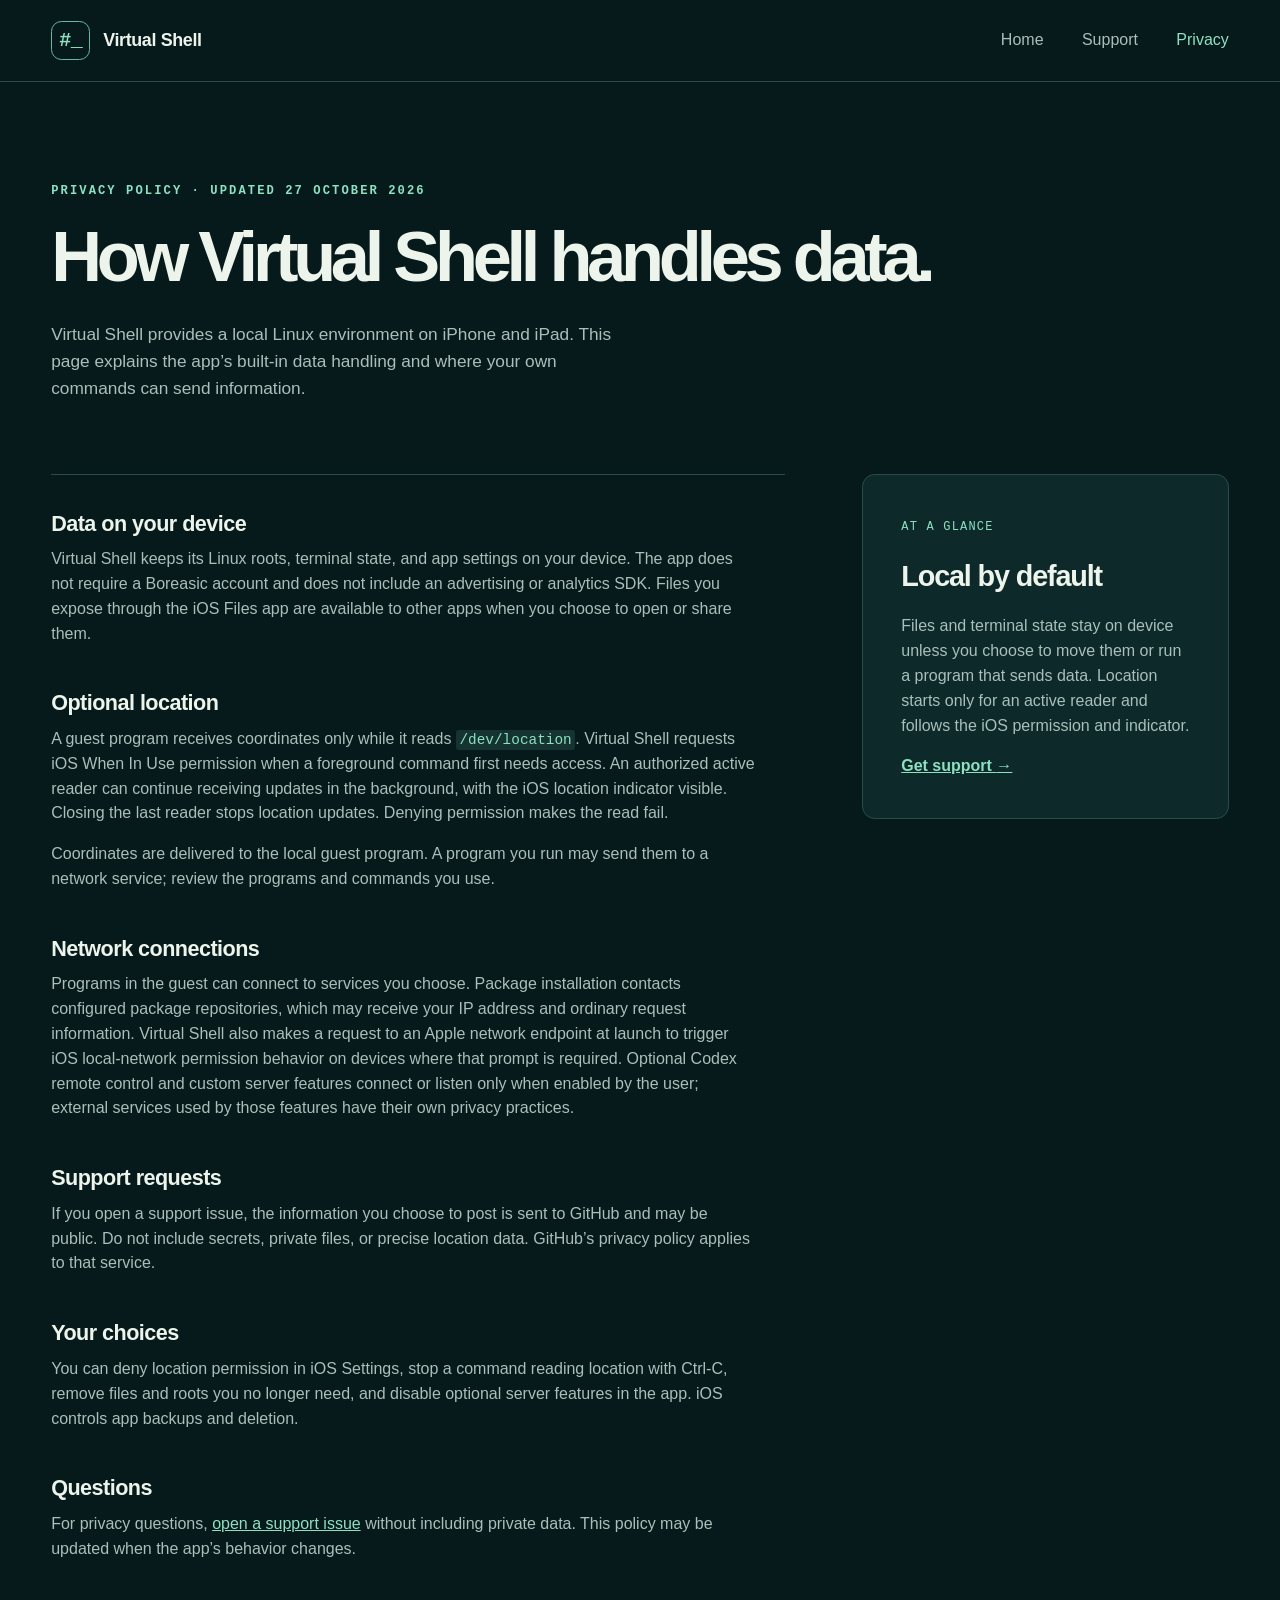
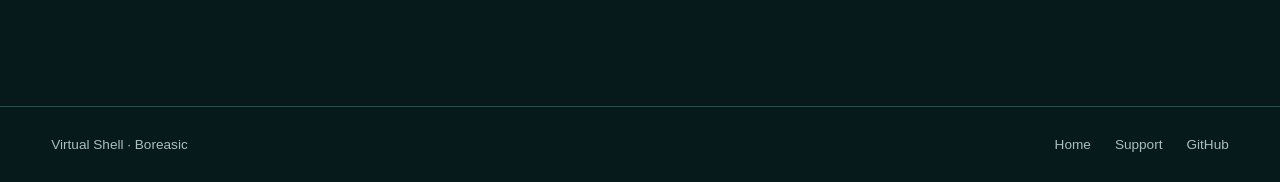
==== privacy.html @ 24c1a206 "Publish Virtual Shell support and privacy site" ====
<!doctype html>
<html lang="en">
<head>
  <meta charset="utf-8">
  <meta name="viewport" content="width=device-width, initial-scale=1">
  <meta name="description" content="How Virtual Shell handles local files, network connections, optional location, and support requests.">
  <meta name="theme-color" content="#071a1b">
  <title>Privacy — Virtual Shell</title>
  <link rel="stylesheet" href="style.css">
</head>
<body>
  <a class="skip" href="#main">Skip to content</a>
  <header class="site-header"><a class="brand" href="./" aria-label="Virtual Shell home"><span class="brand-mark">#_</span><span>Virtual Shell</span></a><nav aria-label="Main navigation"><a href="./">Home</a><a href="support.html">Support</a><a href="privacy.html" aria-current="page">Privacy</a></nav></header>
  <main id="main" class="content-page">
    <div class="page-intro"><p class="eyebrow">Privacy policy · Updated 27 October 2026</p><h1>How Virtual Shell handles data.</h1><p class="lead">Virtual Shell provides a local Linux environment on iPhone and iPad. This page explains the app’s built-in data handling and where your own commands can send information.</p></div>
    <div class="article-grid">
      <article class="article policy">
        <h2>Data on your device</h2><p>Virtual Shell keeps its Linux roots, terminal state, and app settings on your device. The app does not require a Boreasic account and does not include an advertising or analytics SDK. Files you expose through the iOS Files app are available to other apps when you choose to open or share them.</p>
        <h2>Optional location</h2><p>A guest program receives coordinates only while it reads <code>/dev/location</code>. Virtual Shell requests iOS When In Use permission when a foreground command first needs access. An authorized active reader can continue receiving updates in the background, with the iOS location indicator visible. Closing the last reader stops location updates. Denying permission makes the read fail.</p><p>Coordinates are delivered to the local guest program. A program you run may send them to a network service; review the programs and commands you use.</p>
        <h2>Network connections</h2><p>Programs in the guest can connect to services you choose. Package installation contacts configured package repositories, which may receive your IP address and ordinary request information. Virtual Shell also makes a request to an Apple network endpoint at launch to trigger iOS local-network permission behavior on devices where that prompt is required. Optional Codex remote control and custom server features connect or listen only when enabled by the user; external services used by those features have their own privacy practices.</p>
        <h2>Support requests</h2><p>If you open a support issue, the information you choose to post is sent to GitHub and may be public. Do not include secrets, private files, or precise location data. GitHub’s privacy policy applies to that service.</p>
        <h2>Your choices</h2><p>You can deny location permission in iOS Settings, stop a command reading location with Ctrl-C, remove files and roots you no longer need, and disable optional server features in the app. iOS controls app backups and deletion.</p>
        <h2>Questions</h2><p>For privacy questions, <a href="https://github.com/boreasic/virtualshell/issues/new">open a support issue</a> without including private data. This policy may be updated when the app’s behavior changes.</p>
      </article>
      <aside class="support-card"><span class="feature-number">AT A GLANCE</span><h2>Local by default</h2><p>Files and terminal state stay on device unless you choose to move them or run a program that sends data. Location starts only for an active reader and follows the iOS permission and indicator.</p><a href="support.html">Get support <span aria-hidden="true">→</span></a></aside>
    </div>
  </main>
  <footer><span>Virtual Shell · Boreasic</span><div><a href="./">Home</a><a href="support.html">Support</a><a href="https://github.com/boreasic/virtualshell">GitHub</a></div></footer>
</body>
</html>
---- style.css ----
:root{color-scheme:dark;--bg:#071a1b;--panel:#0e292a;--ink:#ecf4ec;--muted:#a9bfba;--accent:#8de1c1;--line:#2a4b4a;--mono:ui-monospace,SFMono-Regular,Menlo,Consolas,monospace;--sans:-apple-system,BlinkMacSystemFont,"Segoe UI",sans-serif}
*{box-sizing:border-box}html{scroll-behavior:smooth}body{margin:0;background:var(--bg);color:var(--ink);font-family:var(--sans);line-height:1.55}a{color:inherit}a:focus-visible,button:focus-visible{outline:3px solid var(--accent);outline-offset:4px}.skip{position:absolute;left:-9999px;top:1rem;background:var(--accent);color:#05201e;padding:.6rem 1rem;z-index:10}.skip:focus{left:1rem}.site-header{max-width:1400px;margin:auto;padding:1.3rem clamp(1.25rem,4vw,4rem);display:flex;align-items:center;justify-content:space-between;gap:2rem;border-bottom:1px solid var(--line)}.brand{display:inline-flex;align-items:center;gap:.8rem;font-size:1.12rem;font-weight:700;text-decoration:none;letter-spacing:-.02em}.brand-mark{display:grid;place-items:center;width:2.45rem;height:2.45rem;border:1px solid #68b6a3;border-radius:.65rem;color:var(--accent);font:700 1.25rem var(--mono)}nav{display:flex;gap:clamp(1rem,3vw,2.5rem)}nav a,footer a{text-decoration:none;color:var(--muted)}nav a:hover,footer a:hover,nav a[aria-current]{color:var(--accent)}.hero{max-width:1400px;margin:auto;padding:clamp(4rem,9vw,9rem) clamp(1.25rem,4vw,4rem) clamp(5rem,9vw,8rem);display:grid;grid-template-columns:1fr 1fr;align-items:center;gap:clamp(2rem,6vw,7rem);background:radial-gradient(circle at 71% 42%,#19413f 0,transparent 45%)}.eyebrow{font:700 .76rem var(--mono);text-transform:uppercase;letter-spacing:.17em;color:var(--accent);margin:0 0 1.4rem}h1,h2,h3,p{margin-top:0}h1{font-size:clamp(3.25rem,6vw,6.6rem);line-height:1.02;letter-spacing:-.075em;margin-bottom:1.8rem}h1 em{font-style:normal;color:var(--accent)}.lead{font-size:clamp(1.05rem,1.35vw,1.3rem);color:var(--muted);max-width:36rem}.actions{display:flex;flex-wrap:wrap;gap:.75rem;margin-top:2rem}.button{display:inline-flex;gap:1rem;align-items:center;justify-content:space-between;padding:.8rem 1.05rem;border:1px solid var(--line);border-radius:.5rem;font-weight:650;text-decoration:none;transition:transform .15s,background .15s}.button:hover{transform:translateY(-2px)}.button.primary{color:#06211d;background:var(--accent);border-color:var(--accent)}.button.quiet{color:var(--ink);background:#123031}.terminal{border:1px solid #426562;border-radius:1rem;overflow:hidden;background:#071314;box-shadow:0 28px 70px #0007;transform:rotate(1deg)}.terminal-top,.terminal-tabs{display:flex;align-items:center;justify-content:space-between}.terminal-top{padding:.8rem 1rem;color:#c7d7d4;font: .75rem var(--mono);background:#183031}.window-dots{display:flex;gap:.3rem}.window-dots i{width:.5rem;height:.5rem;border-radius:50%;background:#70918d}.window-dots i:first-child{background:#ce8678}.terminal-tabs{justify-content:flex-start;border-bottom:1px solid #24413f;color:#8fa8a2;font:.8rem var(--mono)}.terminal-tabs span{padding:.7rem 1.3rem}.terminal-tabs .active{color:var(--accent);border-bottom:2px solid var(--accent)}.terminal-plus{margin-left:auto}.terminal-body{min-height:17rem;padding:1.6rem;font:clamp(.8rem,1.3vw,1rem)/1.7 var(--mono)}.terminal-body p{margin:0 0 .3rem}.prompt{color:var(--accent)}.output{color:#b9c9c4;padding-left:2.2rem}.cursor{display:inline-block;background:var(--accent);width:.6em;height:1.1em;vertical-align:-.2em}.terminal-caption{padding:0 1.6rem 1rem;color:#708a84;font:.67rem var(--mono);text-transform:uppercase;letter-spacing:.1em}.feature-section{max-width:1400px;margin:auto;padding:2rem clamp(1.25rem,4vw,4rem) clamp(5rem,9vw,9rem)}.section-heading{max-width:44rem}.section-heading h2,.closing h2,.detail-band h2{font-size:clamp(2.4rem,4vw,4.4rem);line-height:1.08;letter-spacing:-.055em}.feature-grid{display:grid;grid-template-columns:repeat(3,1fr);gap:1rem;margin-top:3rem}.feature-grid article,.support-card{background:var(--panel);border:1px solid var(--line);border-radius:.8rem;padding:clamp(1.5rem,3vw,2.5rem)}.feature-number{font:.75rem var(--mono);color:var(--accent);letter-spacing:.1em}.feature-grid h3{font-size:1.45rem;letter-spacing:-.03em;margin:3.8rem 0 .6rem}.feature-grid p,.detail-band>p,.closing>p,.support-card p,.article p{color:var(--muted)}.detail-band{padding:clamp(3rem,7vw,6rem) max(clamp(1.25rem,4vw,4rem),calc((100vw - 1272px)/2));display:grid;grid-template-columns:1fr 1fr;gap:4rem;background:#dcece4;color:#10322e}.detail-band .eyebrow{color:#216657}.detail-band>p{color:#35514c;align-self:end;font-size:1.12rem}.detail-band a{display:block;color:#114e43;font-weight:700;margin-top:1rem}.closing{max-width:1400px;margin:auto;text-align:center;padding:clamp(5rem,9vw,9rem) 1.25rem}.closing p{max-width:35rem;margin-left:auto;margin-right:auto}.closing .button{margin-top:1rem}footer{max-width:1400px;margin:auto;border-top:1px solid var(--line);padding:1.7rem clamp(1.25rem,4vw,4rem);display:flex;justify-content:space-between;gap:1rem;color:var(--muted);font-size:.85rem}footer div{display:flex;gap:1.5rem}.content-page{max-width:1400px;margin:auto;padding:clamp(4rem,8vw,7rem) clamp(1.25rem,4vw,4rem) 8rem}.page-intro{max-width:55rem;margin-bottom:4.5rem}.page-intro h1{font-size:clamp(3rem,5.5vw,5.4rem)}.small-note{color:var(--muted);font-size:.85rem;margin-top:1rem}.article-grid{display:grid;grid-template-columns:minmax(0,2fr) minmax(16rem,1fr);align-items:start;gap:clamp(2rem,6vw,7rem)}.article{border-top:1px solid var(--line);padding-top:2rem}.article h2{font-size:2rem;letter-spacing:-.04em;margin:0 0 2rem}.article h3{font-size:1.2rem;margin:2rem 0 .35rem}.article p{max-width:44rem}.article code{font: .9em var(--mono);color:var(--accent);background:#153330;padding:.12em .25em;border-radius:.2em}.article a,.support-card a{color:var(--accent)}.policy h2{font-size:1.35rem;letter-spacing:-.025em;margin:2.5rem 0 .45rem}.policy h2:first-child{margin-top:0}.support-card h2{margin:1rem 0;font-size:1.8rem;letter-spacing:-.04em}.support-card a{font-weight:700}@media(max-width:800px){.hero,.article-grid,.detail-band{grid-template-columns:1fr}.hero{padding-top:5rem}.terminal{transform:none}.feature-grid{grid-template-columns:1fr}.feature-grid h3{margin-top:2rem}.detail-band{gap:1rem}.article-grid{gap:2rem}}@media(max-width:560px){.site-header{align-items:flex-start;flex-direction:column;gap:1rem}.site-header nav{width:100%;justify-content:space-between}.hero{padding-top:3.5rem}footer{flex-direction:column}}
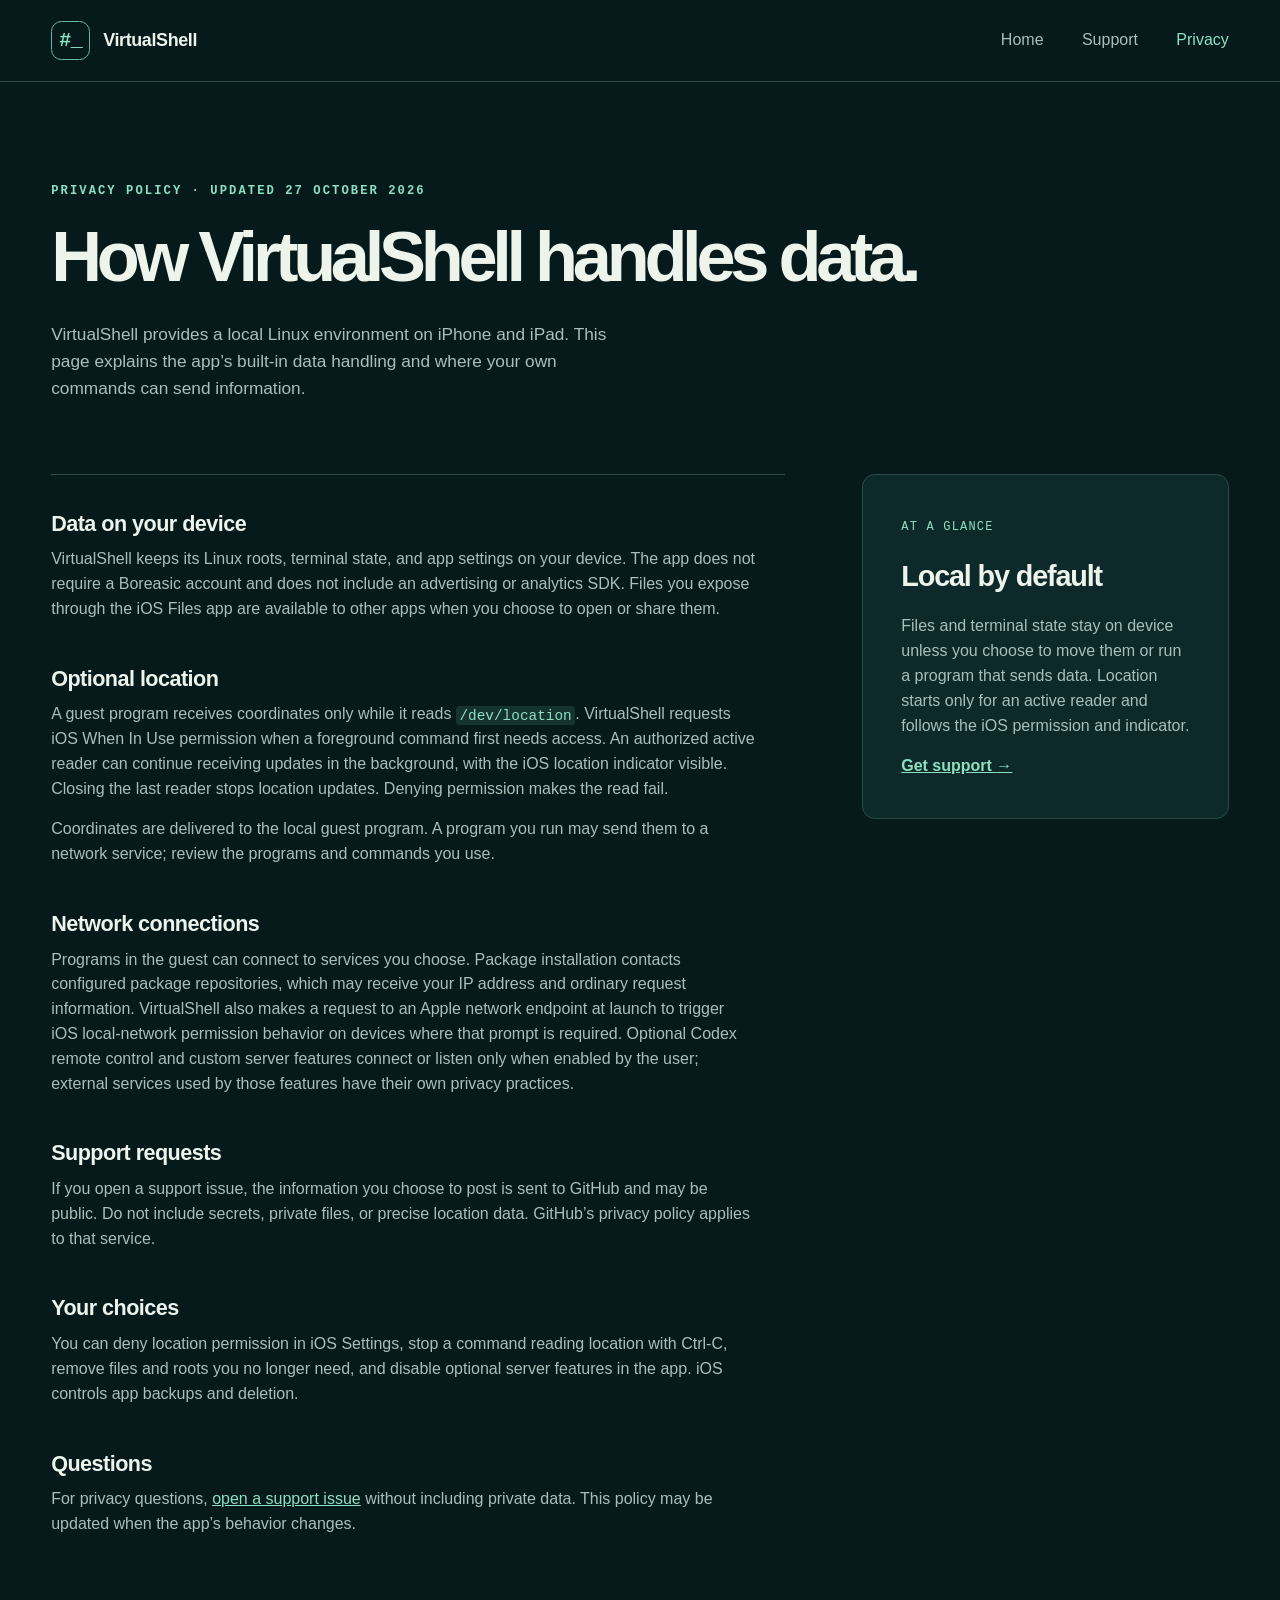
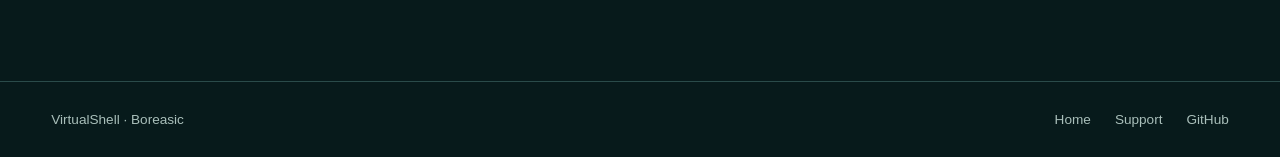
==== commit c46b466f: "Use VirtualShell product name on public site" ====
--- a/privacy.html
+++ b/privacy.html
@@ -3,21 +3,21 @@
 <head>
   <meta charset="utf-8">
   <meta name="viewport" content="width=device-width, initial-scale=1">
-  <meta name="description" content="How Virtual Shell handles local files, network connections, optional location, and support requests.">
+  <meta name="description" content="How VirtualShell handles local files, network connections, optional location, and support requests.">
   <meta name="theme-color" content="#071a1b">
-  <title>Privacy — Virtual Shell</title>
+  <title>Privacy — VirtualShell</title>
   <link rel="stylesheet" href="style.css">
 </head>
 <body>
   <a class="skip" href="#main">Skip to content</a>
-  <header class="site-header"><a class="brand" href="./" aria-label="Virtual Shell home"><span class="brand-mark">#_</span><span>Virtual Shell</span></a><nav aria-label="Main navigation"><a href="./">Home</a><a href="support.html">Support</a><a href="privacy.html" aria-current="page">Privacy</a></nav></header>
+  <header class="site-header"><a class="brand" href="./" aria-label="VirtualShell home"><span class="brand-mark">#_</span><span>VirtualShell</span></a><nav aria-label="Main navigation"><a href="./">Home</a><a href="support.html">Support</a><a href="privacy.html" aria-current="page">Privacy</a></nav></header>
   <main id="main" class="content-page">
-    <div class="page-intro"><p class="eyebrow">Privacy policy · Updated 27 October 2026</p><h1>How Virtual Shell handles data.</h1><p class="lead">Virtual Shell provides a local Linux environment on iPhone and iPad. This page explains the app’s built-in data handling and where your own commands can send information.</p></div>
+    <div class="page-intro"><p class="eyebrow">Privacy policy · Updated 27 October 2026</p><h1>How VirtualShell handles data.</h1><p class="lead">VirtualShell provides a local Linux environment on iPhone and iPad. This page explains the app’s built-in data handling and where your own commands can send information.</p></div>
     <div class="article-grid">
       <article class="article policy">
-        <h2>Data on your device</h2><p>Virtual Shell keeps its Linux roots, terminal state, and app settings on your device. The app does not require a Boreasic account and does not include an advertising or analytics SDK. Files you expose through the iOS Files app are available to other apps when you choose to open or share them.</p>
-        <h2>Optional location</h2><p>A guest program receives coordinates only while it reads <code>/dev/location</code>. Virtual Shell requests iOS When In Use permission when a foreground command first needs access. An authorized active reader can continue receiving updates in the background, with the iOS location indicator visible. Closing the last reader stops location updates. Denying permission makes the read fail.</p><p>Coordinates are delivered to the local guest program. A program you run may send them to a network service; review the programs and commands you use.</p>
-        <h2>Network connections</h2><p>Programs in the guest can connect to services you choose. Package installation contacts configured package repositories, which may receive your IP address and ordinary request information. Virtual Shell also makes a request to an Apple network endpoint at launch to trigger iOS local-network permission behavior on devices where that prompt is required. Optional Codex remote control and custom server features connect or listen only when enabled by the user; external services used by those features have their own privacy practices.</p>
+        <h2>Data on your device</h2><p>VirtualShell keeps its Linux roots, terminal state, and app settings on your device. The app does not require a Boreasic account and does not include an advertising or analytics SDK. Files you expose through the iOS Files app are available to other apps when you choose to open or share them.</p>
+        <h2>Optional location</h2><p>A guest program receives coordinates only while it reads <code>/dev/location</code>. VirtualShell requests iOS When In Use permission when a foreground command first needs access. An authorized active reader can continue receiving updates in the background, with the iOS location indicator visible. Closing the last reader stops location updates. Denying permission makes the read fail.</p><p>Coordinates are delivered to the local guest program. A program you run may send them to a network service; review the programs and commands you use.</p>
+        <h2>Network connections</h2><p>Programs in the guest can connect to services you choose. Package installation contacts configured package repositories, which may receive your IP address and ordinary request information. VirtualShell also makes a request to an Apple network endpoint at launch to trigger iOS local-network permission behavior on devices where that prompt is required. Optional Codex remote control and custom server features connect or listen only when enabled by the user; external services used by those features have their own privacy practices.</p>
         <h2>Support requests</h2><p>If you open a support issue, the information you choose to post is sent to GitHub and may be public. Do not include secrets, private files, or precise location data. GitHub’s privacy policy applies to that service.</p>
         <h2>Your choices</h2><p>You can deny location permission in iOS Settings, stop a command reading location with Ctrl-C, remove files and roots you no longer need, and disable optional server features in the app. iOS controls app backups and deletion.</p>
         <h2>Questions</h2><p>For privacy questions, <a href="https://github.com/boreasic/virtualshell/issues/new">open a support issue</a> without including private data. This policy may be updated when the app’s behavior changes.</p>
@@ -25,6 +25,6 @@
       <aside class="support-card"><span class="feature-number">AT A GLANCE</span><h2>Local by default</h2><p>Files and terminal state stay on device unless you choose to move them or run a program that sends data. Location starts only for an active reader and follows the iOS permission and indicator.</p><a href="support.html">Get support <span aria-hidden="true">→</span></a></aside>
     </div>
   </main>
-  <footer><span>Virtual Shell · Boreasic</span><div><a href="./">Home</a><a href="support.html">Support</a><a href="https://github.com/boreasic/virtualshell">GitHub</a></div></footer>
+  <footer><span>VirtualShell · Boreasic</span><div><a href="./">Home</a><a href="support.html">Support</a><a href="https://github.com/boreasic/virtualshell">GitHub</a></div></footer>
 </body>
 </html>
